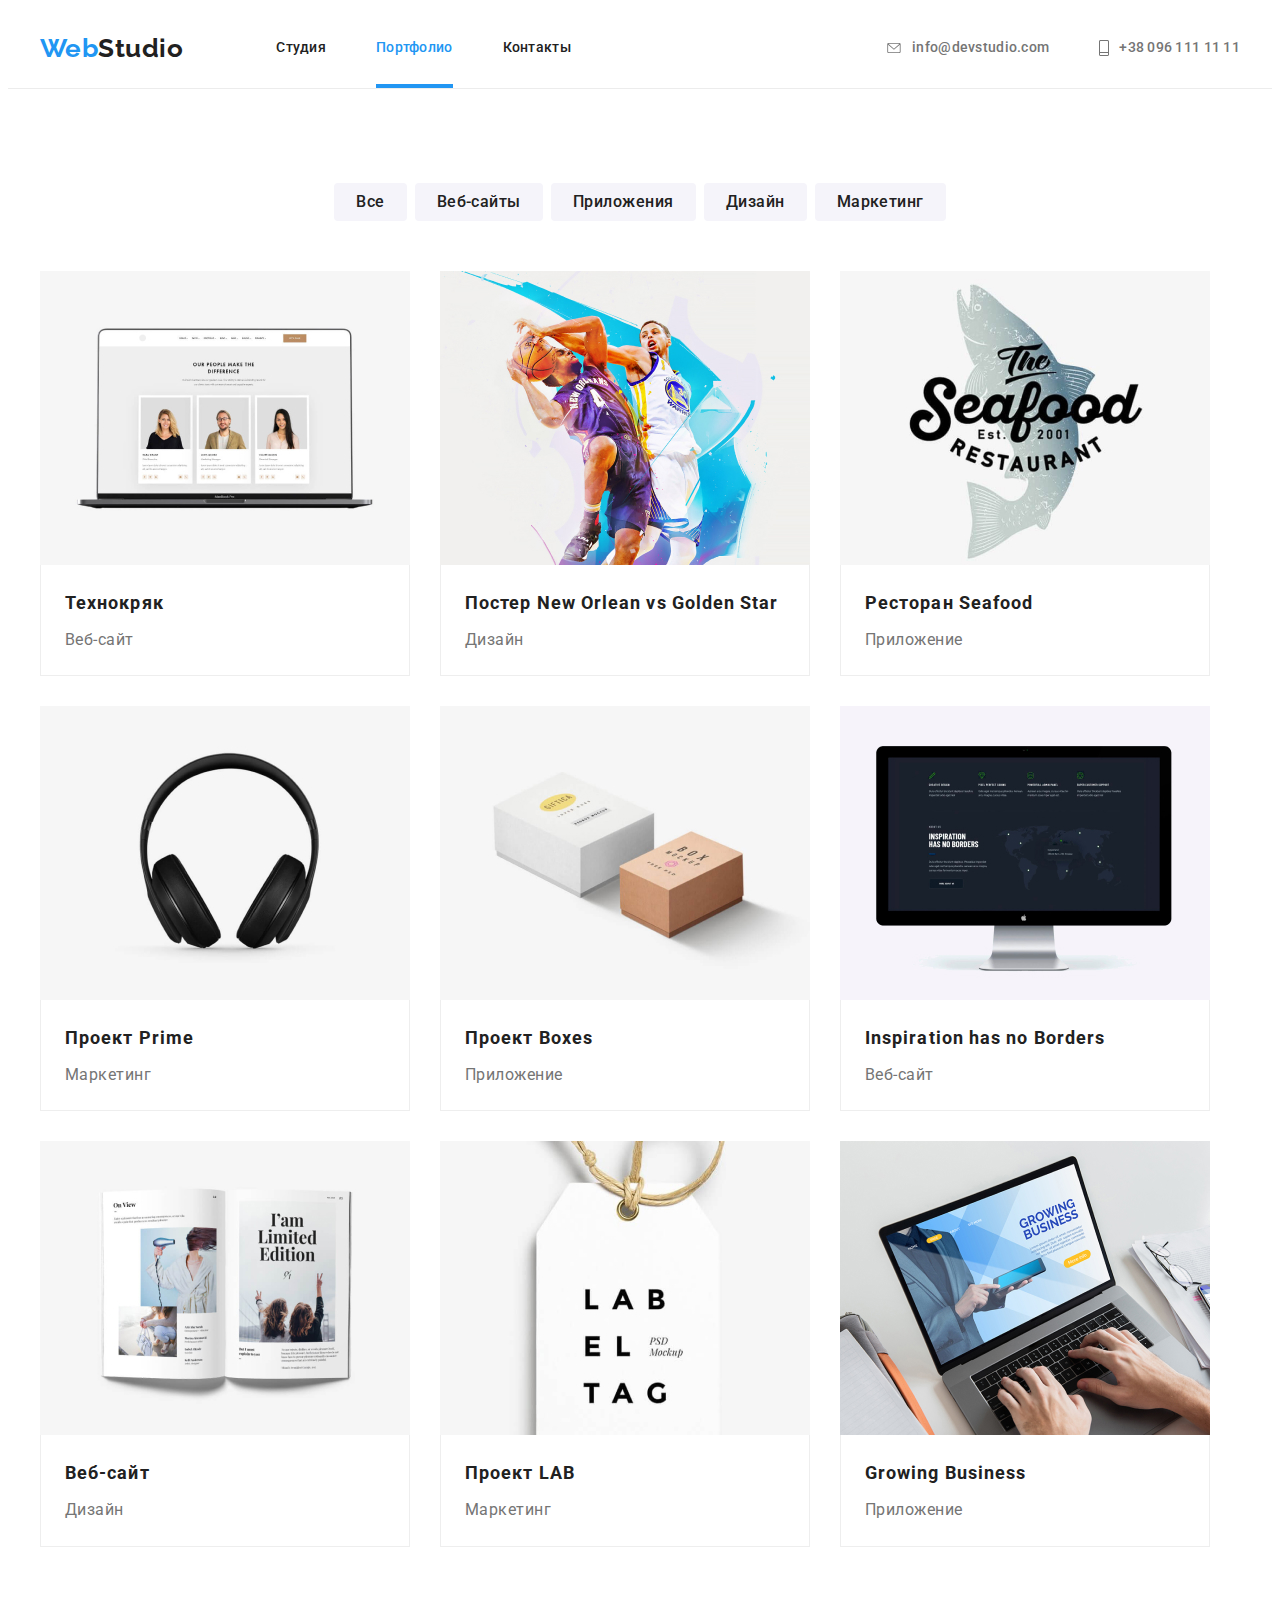
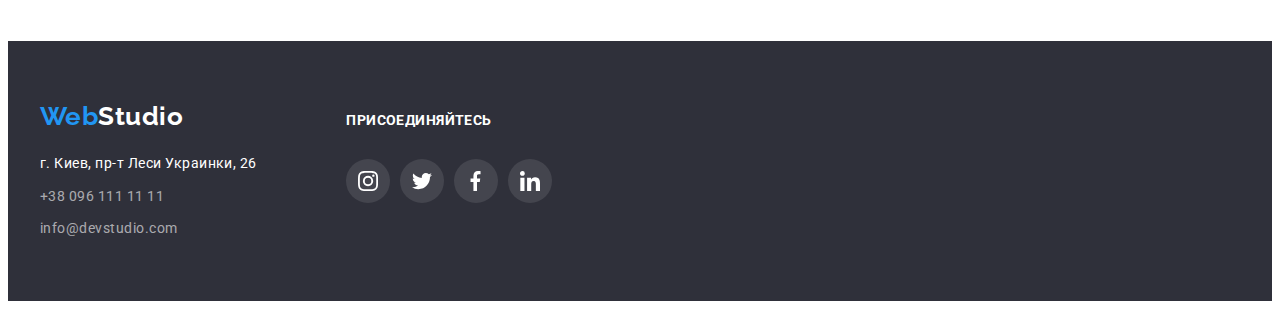
==== portfolio.html @ f3482601 "Initial commit" ====
<!DOCTYPE html>
<html lang="ru">
  <head>
    <meta charset="utf-8" />
    <title>Any Title</title>
    <link
      rel="stylesheet"
      href="https://cdnjs.cloudflare.com/ajax/libs/modern-normalize/1.1.0/modern-normalize.min.css"
      integrity="sha512-wpPYUAdjBVSE4KJnH1VR1HeZfpl1ub8YT/NKx4PuQ5NmX2tKuGu6U/JRp5y+Y8XG2tV+wKQpNHVUX03MfMFn9Q=="
      crossorigin="anonymous"
      referrerpolicy="no-referrer"
    />
    <link rel="stylesheet" href="./styles.css" />
    <link
      href="https://fonts.googleapis.com/css2?family=Raleway:wght@700&family=Roboto:wght@400;500;700;900&display=swap"
      rel="stylesheet"
    />
  </head>
  <body>
    <header class="" >
      <!--Begin header-->
      <div class="header container">
        <nav>
          <a href="./index.html" aria-label="Логотип WebStudio" class="logo-web"
            ><span class="web">Web</span>Studio</a
          >
          <ul class="nav-list">
            <!--Begin nav-list-->
            <li><a href="./index.html" class="nav-item ">Студия</a></li>
            <li><a href="./portfolio.html" class='nav-item active'>Портфолио</a></li>
            <li><a href="" class='nav-item'>Контакты</a></li>
            <!--End nav-list-->
          </ul>
        </nav>
        <ul class="kontakt-list">
          <li >
           <a  href="mailto:info@devstudio.com" > 
             <svg class="mail" width="16"  height='10'  >
              <use href="./images/svg/symbol-defs.svg#icon-mail"></use>
              </svg>
            info@devstudio.com</a>
          </li>
          <li >
            <a href="tel:+380961111111" >
              <svg class="tel" width="10"  height='16'  >
                <use  href="./images/svg/symbol-defs.svg#icon-tel"></use>
              </svg>
            +38 096 111 11 11
            </a>
        </li>
        </ul>
      </div>
      <!--End header-->
    </header>
    <main>
      <section class="section">
        <!--Begin container-->
        <div class="container portfolio">
          <h2 class="visually-hidden">Portfolio</h2>
          <ul class="portfolio-button">
            <li><button type="button">Все</button></li>
            <li><button type="button">Веб-сайты</button></li>
            <li><button type="button">Приложения</button></li>
            <li><button type="button">Дизайн</button></li>
            <li><button type="button">Маркетинг</button></li>
          </ul>
          <ul class="portfolio-img">
            <li class="">
              <a href="./" class="portfolio-link">
                <!--Begin overley-box-->
                <!--Begin -->
                <div class="overlay-box">
                      <img
                  width="370"
                  alt="Технокряк"
                  src="./images/portfolio_page_img/img.jpg"/>
                  <!--Begin overlay-->
                  <div class="overlay">
                      <p class="overlay-text">
                        Ресурс предлагает комплексные предложения с разным уровнем функционала и сервисов. Все это позволит посетителю получить исчерпывающие сведения о компании или частном лице.
                      </p>
                  <!--End overlay-->
              
                </div>
                </div>
                <!--End -->
                  
                <!--End overley-box-->
                
                <!--Begin portfolio-text-->
                <div class="portfolio-text">
                  <h3>Технокряк</h3>
                  <p>Веб-сайт</p>
                </div>
                <!--End portfolio-text-->
              </a>
            </li>
            <li>
             <a href="./" class="portfolio-link">
                <div class="overlay-box">
                     <img
                  width="370"
                  alt="Постер"
                  src="./images/portfolio_page_img/img(1).jpg"
                />
                  <!--Begin overlay-->
                  <div class="overlay">
                      <p class="overlay-text">
                        Ресурс предлагает комплексные предложения с разным уровнем функционала и сервисов. Все это позволит посетителю получить исчерпывающие сведения о компании или частном лице.
                      </p>
                  <!--End overlay-->
              
                </div>
                </div>
                <!--Begin portfolio-text-->
                <div class="portfolio-text">
                  <h3>Постер New Orlean vs Golden Star</h3>
                  <p>Дизайн</p>
                </div>
                <!--End portfolio-text-->
              </a>
            </li>
            <li>
             <a href="" class="portfolio-link">
                
                <div class="overlay-box">
                      <img
                  width="370"
                  alt="Ресторан Seafood"
                  src="./images/portfolio_page_img/img(2).jpg"
                />
                  <!--Begin overlay-->
                  <div class="overlay">
                      <p class="overlay-text">
                        Ресурс предлагает комплексные предложения с разным уровнем функционала и сервисов. Все это позволит посетителю получить исчерпывающие сведения о компании или частном лице.
                      </p>
                  <!--End overlay-->
              
                </div>
                </div>
                <!--Begin portfolio-text-->
                <div class="portfolio-text">
                  <h3>Ресторан Seafood</h3>
                  <p>Приложение</p>
                </div>
                <!--End portfolio-text-->
              </a>
            </li>
            <li>
             <a href="" class="portfolio-link">
               
              
                <div class="overlay-box">
                      <img
                  width="370"
                  alt="Проект Prime"
                  src="./images/portfolio_page_img/img(3).jpg"
                />
                  <!--Begin overlay-->
                  <div class="overlay">
                      <p class="overlay-text">
                        Ресурс предлагает комплексные предложения с разным уровнем функционала и сервисов. Все это позволит посетителю получить исчерпывающие сведения о компании или частном лице.
                      </p>
                  <!--End overlay-->
              
                </div>
                </div>
                <!--Begin portfolio-text-->
                <div class="portfolio-text">
                  <h3>Проект Prime</h3>
                  <p>Маркетинг</p>
                </div>
                <!--End portfolio-text-->
              </a>
            </li>
            <li>
             <a href="" class="portfolio-link">
                
                  <div class="overlay-box">
                      <img
                  width="370"
                  alt="Проект Boxes"
                  src="./images/portfolio_page_img/img(4).jpg"
                />
                  <!--Begin overlay-->
                  <div class="overlay">
                      <p class="overlay-text">
                        Ресурс предлагает комплексные предложения с разным уровнем функционала и сервисов. Все это позволит посетителю получить исчерпывающие сведения о компании или частном лице.
                      </p>
                  <!--End overlay-->
              
                </div>
                </div>
                <!--Begin portfolio-text-->
                <div class="portfolio-text">
                  <h3>Проект Boxes</h3>
                  <p>Приложение</p>
                </div>
                <!--End portfolio-text-->
              </a>
            </li>
            <li>
             <a href="" class="portfolio-link">
                
                 <div class="overlay-box">
                      <img
                  width="370"
                  alt="Inspiration has no Borders"
                  src="./images/portfolio_page_img/img(5).jpg"
                />
                  <!--Begin overlay-->
                  <div class="overlay">
                      <p class="overlay-text">
                        Ресурс предлагает комплексные предложения с разным уровнем функционала и сервисов. Все это позволит посетителю получить исчерпывающие сведения о компании или частном лице.
                      </p>
                  <!--End overlay-->
              
                </div>
                </div>
                <!--Begin portfolio-text-->
                <div class="portfolio-text">
                  <h3>Inspiration has no Borders</h3>
                  <p>Веб-сайт</p>
                </div>
                <!--End portfolio-text-->
              </a>
            </li>
            <li>
             <a href="" class="portfolio-link">
                
                 <div class="overlay-box">
                      <img
                  width="370"
                  alt="Веб-сайт"
                  src="./images/portfolio_page_img/img(6).jpg"
                />
                  <!--Begin overlay-->
                  <div class="overlay">
                      <p class="overlay-text">
                        Ресурс предлагает комплексные предложения с разным уровнем функционала и сервисов. Все это позволит посетителю получить исчерпывающие сведения о компании или частном лице.
                      </p>
                  <!--End overlay-->
              
                </div>
                </div>
                <!--Begin portfolio-text-->
                <div class="portfolio-text">
                  <h3>Веб-сайт</h3>
                  <p>Дизайн</p>
                </div>
                <!--End portfolio-text-->
              </a>
            </li>
            <li>
             <a href="" class="portfolio-link">
                
                  <div class="overlay-box">
                      <img
                  width="370"
                  alt="Проект LAB"
                  src="./images/portfolio_page_img/img(7).jpg"
                />
                  <!--Begin overlay-->
                  <div class="overlay">
                      <p class="overlay-text">
                        Ресурс предлагает комплексные предложения с разным уровнем функционала и сервисов. Все это позволит посетителю получить исчерпывающие сведения о компании или частном лице.
                      </p>
                  <!--End overlay-->
              
                </div>
                </div>
                <!--Begin portfolio-text-->
                <div class="portfolio-text">
                  <h3>Проект LAB</h3>
                  <p>Маркетинг</p>
                </div>
                <!--End portfolio-text-->
              </a>
            </li>
            <li>
             <a href="" class="portfolio-link">
                
                 <div class="overlay-box">
                    <img
                  width="370"
                  alt="Growing Business"
                  src="./images/portfolio_page_img/img(8).jpg"
                />
                  <!--Begin overlay-->
                  <div class="overlay">
                      <p class="overlay-text">
                        Ресурс предлагает комплексные предложения с разным уровнем функционала и сервисов. Все это позволит посетителю получить исчерпывающие сведения о компании или частном лице.
                      </p>
                  <!--End overlay-->
              
                </div>
                </div>
                <!--Begin portfolio-text-->
                <div class="portfolio-text">
                  <h3>Growing Business</h3>
                  <p>Приложение</p>
                </div>
                <!--End portfolio-text-->
              </a>
            </li>
          </ul>
        </div>
        <!--End container-->
      </section>
    </main>
    <footer>
      <!--Begin -->
      <div class="footer container footer-block">
        <!--Begin footer-text-->
        <div class="footer-text">
          <a class="footer-logo logo-web" href=""
            ><span class="web">Web</span>Studio</a
          >
          <address>
            <p>г. Киев, пр-т Леси Украинки, 26</p>
            <!--Begin footer-info-->
            <ul class="footer-info">
              <li><a href="tel:+380961111111">+38 096 111 11 11</a></li>
              <li><a href="mailto:info@devstudio.com">info@devstudio.com</a></li>
            <!--End footer-info-->
          </address>
        </div>
        <div class="footer-links">
          <h3>присоединяйтесь</h3>
          <ul class="links">
                <li>
                  <a href=''>
                  <svg class="team-icon">
                    <use href='./images/svg/symbol-defs.svg#icon-inst'></use>
                  </svg>
                </a>
              </li>
                <li>
                  <a href=''>
                  <svg class="team-icon">
                    <use href='./images/svg/symbol-defs.svg#icon-twitter'></use>
                  </svg>
                </a>
              </li>
                <li>
                  <a href=''>
                  <svg class="team-icon">
                    <use href='./images/svg/symbol-defs.svg#icon-face'></use>
                  </svg>
                </a>
              </li>
                <li>
                  <a href=''>
                  <svg class="team-icon">
                    <use href='./images/svg/symbol-defs.svg#icon-link'></use>
                  </svg>
                </a>
              </li>
              </ul>
        </div>
        <!--End footer-text-->
      </div>
      <!--End -->
    </footer>
  </body>
</html>
---- styles.css ----
:root {
  --text-color: #212121;
  --blue: #2196f3;
  --background-blue: rgba(33, 150, 243, 0.9);
  --white: #ffffff;
  /* --lite-grey: #e5e5e5; */
  --dark-grey: #2f303a;
  --texr-p: #757575;
  --footer-text: rgba(255, 255, 255, 0.6);
  --portfolio-pages: #eeeeee;
  --portfolio-button: #f5f4fa;
  --clients-icon: #afb1b8;
  --time-cubic: cubic-bezier(0.4, 0, 0.2, 1);
  --time: 250ms;
}
body {
  font-family: "Raleway", sans-serif;
  font-family: "Roboto", sans-serif;
  color: var(--text-color);
  background-color: var(--white);
  letter-spacing: 0.03em;
}
.container {
  margin-left: auto;
  margin-right: auto;
  width: 1200px;
  padding-left: 15px;
  padding-right: 15px;
  /* outline: 1px solid tomato; */
}
.section {
  padding-top: 94px;
  /* outline: 1px solid green; */
}
.section:last-child {
  padding-bottom: 94px;
}
svg {
  fill: currentColor;
}
img {
  display: block;
}
h1 {
  padding: 0;
  margin: 0;
  font-weight: 900;
  color: var(--white);
  text-align: center;
  letter-spacing: 0.06em;
  text-transform: uppercase;
  font-size: 44px;
  line-height: 1.36;
}
h2 {
  padding: 0;
  margin: 0;
  margin-bottom: 50px;
  font-weight: 700;
  font-size: 36px;
  line-height: 1.17;
  text-align: center;
  color: var(--text-color);
}
h3 {
  padding: 0;
  margin: 0;
}
p,
ul {
  list-style: none;
  padding: 0;
  margin: 0;
}
button {
  cursor: pointer;
  border: none;
}
.visually-hidden {
  position: absolute;
  width: 1px;
  height: 1px;
  margin: -1px;
  border: 0;
  padding: 0;
  white-space: nowrap;
  clip-path: inset(100%);
  clip: rect(0 0 0 0);
  overflow: hidden;
}
.active {
  color: var(--blue);
}
.active.nav-item::after {
  width: 100%;
}
.is-hidden {
  visibility: hidden;
  opacity: 0;
  pointer-events: none;
}
/* main page */
/* .header  */
header {
  border-bottom: 1px solid #ececec;
}
.header {
  display: flex;
  align-items: center;
  justify-content: space-between;
}
nav {
  display: flex;
  text-decoration: none;
}
nav a {
  display: flex;
  align-items: center;
  font-size: 26px;
  color: var(--text-color);
  text-decoration: none;
}
.web {
  font-size: 26px;
  color: var(--blue);
}

.nav-list {
  display: flex;
  list-style: none;
  align-items: center;
}
.nav-list li {
  margin-right: 50px;
}
.nav-list li:last-child {
  margin-right: 0px;
}
.nav-item {
  position: relative;
  font-size: 14px;
  font-weight: 500;
  line-height: 1.14;
  letter-spacing: 0.02em;
  padding: 32px 0;
  display: block;
  transition: color var(--time) var(--time-cubic);
}
.nav-item::after {
  display: block;
  position: absolute;
  left: 0;
  bottom: 0;
  width: 0%;
  height: 4px;
  background-color: var(--blue);
  content: "";
  transition: width var(--time) var(--time-cubic);
}

/* .nav-item:hover::after {
  width: 100%;
} */
.nav-item:hover,
.nav-item:focus {
  fill: var(--blue);
  color: var(--blue);
}

.kontakt-list a:hover,
.kontakt-list a:focus {
  color: var(--blue);
}
.kontakt-list svg:hover,
.kontakt-list svg:focus {
  fill: var(--blue);
}

.kontakt-list {
  display: flex;
  list-style: none;
  text-decoration: none;
}
.kontakt-list li {
  margin-right: 50px;
}
.kontakt-list li:last-child {
  margin-right: 0px;
}
.kontakt-list a {
  display: flex;
  align-items: center;
  color: var(--texr-p);
  text-decoration: none;
  font-weight: 500;
  font-size: 14px;
  line-height: 1.14;
  letter-spacing: 0.02em;
  padding: 32px 0;
  transition: color var(--time) var(--time-cubic);
}
.kontakt-list svg {
  margin-right: 10px;
}
.logo-web {
  font-family: "Raleway", sans-serif;
  font-weight: 700;
  margin-right: 93px;
}
/* end .header  */
/* main */
/* section hero */
.hero {
  max-width: 1600px;
  flex-direction: column;
  align-items: center;

  color: var(--white);
  padding-top: 200px;
  padding-bottom: 200px;
  background-image: linear-gradient(
      to right,
      rgba(47, 48, 58, 0.4),
      rgba(47, 48, 58, 0.4)
    ),
    url("./images/main_page/hero.jpg");
  background-position: center;

  margin: 0 auto;
}

.hero-content {
  text-align: center;
}
.hero h1 {
  max-width: 696px;
  margin: 0 auto 30px auto;
}
.hero-btn {
  border: none;
  padding: 10px 32px;
  justify-content: center;
  font-family: "Roboto";
  background-color: var(--blue);
  font-weight: 700;
  font-size: 16px;
  line-height: 1.88;
  text-align: center;
  letter-spacing: 0.06em;
  color: var(--white);
  transition: background-color var(--time) var(--time-cubic);
}
.hero-btn:hover {
  background-color: #188ce8;
}
/* modal */
.backdrop {
  position: fixed;
  top: 0;
  left: 0;
  width: 100%;
  height: 100%;
  background-color: rgba(0, 0, 0, 0.2);
  z-index: 100;
  transition: visibility var(--time) var(--time-cubic),
    opacity var(--time) var(--time-cubic);
}

.modal-wrapper {
  position: absolute;
  top: 50%;
  left: 50%;
  transform: translate(-50%, -50%);
  width: 528px;
  height: 581px;
  background-color: var(--white);
  border-radius: 4px;
  box-shadow: 0px 1px 3px rgba(0, 0, 0, 0.12), 0px 1px 1px rgba(0, 0, 0, 0.14),
    0px 2px 1px rgba(0, 0, 0, 0.2);
  animation-name: visible-modal;
  animation-duration: 1000ms;
  animation-timing-function: linear;
}
@keyframes visible-modal {
  0% {
    opacity: 0;
    transform: scale(0.2);
  }

  50% {
    opacity: 0.5;
    transform: scale(0.5), translate(-50%, -50%);
  }
  100% {
    opacity: 1;
    transform: scale(1), translate(-50%, -50%);
  }
}

.modal-btn {
  margin: 10px;
  border-radius: 50%;
  padding: 15px 20px;
  border: none;
  justify-content: center;
  background-color: var(--blue);
  font-weight: 700;
  font-size: 16px;
  text-align: center;
  color: var(--white);
  transition: border var(--time) var(--time-cubic),
    background-color var(--time) var(--time-cubic),
    color var(--time) var(--time-cubic), transform var(--time) var(--time-cubic);
}
.modal-btn:hover {
  border: 2px solid var(--blue);
  background-color: white;
  color: var(--blue);
  transform: rotate(360deg);
}

/* end modal */

/* end section hero */
/* section quality */
.quality {
  font-size: 14px;
  background-color: var(--white);
}
.quality ul {
  display: flex;
}
.quality li {
  /* outline: 1px solid tomato; */
  list-style: none;
  width: 270px;
  margin-right: 30px;
}
.quality li:last-child {
  margin-right: 0px;
}
.quality li > h3 {
  margin-bottom: 10px;
  color: var(--text-color);
  font-weight: 700;
  text-transform: uppercase;
  line-height: 1.14;
  font-size: 14px;
}
.quality li > p {
  color: var(--texr-p);
  line-height: 1.7;
}
.quality-block {
  display: flex;
  align-items: center;
  justify-content: center;
  background-color: var(--portfolio-button);
  margin-bottom: 30px;
  width: 270px;
  height: 120px;
}
.quality-icon {
  width: 70px;
  height: 70px;
}

/* end section quality */
/* section work */
.work {
  background-color: var(--white);
  padding-bottom: 94px;
}
.work ul {
  display: flex;
}
.work-link {
  position: relative;
  list-style: none;
  margin-right: 30px;
}
.work-link:last-child {
  margin-right: 0;
}
.work-link p {
  position: absolute;
  display: flex;
  align-items: center;
  justify-content: center;
  color: white;
  content: "";
  position: absolute;
  left: 0;
  bottom: 0;
  width: 100%;
  height: 70px;
  background-color: rgba(47, 48, 58, 0.8);
  font-weight: bold;
  font-size: 14px;
  line-height: 1.14;
  letter-spacing: 0.03em;
  text-transform: uppercase;
}
/* .work-link::after {
  display: flex;
  align-items: center;
  justify-content: center;
  color: white;
  content: "";
  position: absolute;
  left: 0;
  bottom: 0;
  width: 100%;
  height: 70px;
  background-color: rgba(47, 48, 58, 0.8);
  font-weight: bold;
  font-size: 14px;
  line-height: 1.14;
  letter-spacing: 0.03em;
  text-transform: uppercase;
} */
/* .work-first.work-link::after {
  content: "Десктопные приложения";
}
.work-second.work-link::after {
  content: "Мобильные приложения";
}
.work-third.work-link::after {
  content: "Дизайнерские решения";
} */

/* end section work */
/* section team */
.team {
  background-color: #f5f4fa;
  padding-bottom: 94px;
}
.team ul {
  display: flex;
}

.team-block {
  background-color: var(--white);
  box-shadow: 0px 1px 3px rgba(0, 0, 0, 0.12), 0px 1px 1px rgba(0, 0, 0, 0.14),
    0px 2px 1px rgba(0, 0, 0, 0.2);
  /* border-radius: 0px 0px 4px 4px; */
  list-style: none;
  margin-right: 30px;
}
.team-block:last-child {
  margin-right: 0;
}
.team-text {
  padding: 30px 0;
  text-align: center;
}
.team-text h3 {
  font-weight: 500;
  font-size: 16px;
  line-height: 1.19;
  text-align: center;
  color: var(--text-color);
  margin-bottom: 10px;
}
.team-text p {
  font-size: 16px;
  line-height: 1.19;
  text-align: center;
  color: var(--texr-p);
}
.team-link {
  display: flex;
  align-items: center;
  justify-content: center;
  margin-top: 16px;
}
.team-link li {
  margin-right: 10px;
}
.team-link li:last-child {
  margin-right: 0;
}
.team-link a {
  display: flex;
  width: 44px;
  height: 44px;
  align-items: center;
  justify-content: center;
  border-radius: 50%;
  transition: background-color var(--time) var(--time-cubic);
}
.team .team-icon {
  transition: fill var(--time) var(--time-cubic);
}
.team-link svg {
  width: 20px;
  height: 20px;
  fill: var(--clients-icon);
}
.team-link a:hover,
.team-link a:focus {
  background-color: var(--blue);
}
.team-link a:hover .team-icon,
.team-link a:focus .team-icon {
  fill: var(--white);
}
/* end section team */
/* clients*/
.clients-list {
  display: flex;
}
.clients-list li {
  display: flex;
  align-items: center;
  justify-content: center;
  margin-right: 30px;
}
.clients-list li:last-child {
  margin-right: 0px;
}
.clients-icon {
  transition: fill var(--time) var(--time-cubic);
}
.clients-list a {
  display: flex;
  align-items: center;
  justify-content: center;
  width: 170px;
  height: 92px;
  border: 1px solid #afb1b8;
  border-radius: 4px;
  transition: border var(--time) var(--time-cubic);
}
.clients-list svg {
  height: 60px;
  width: 106px;
  fill: var(--clients-icon);
}
.clients-list a:hover,
.clients-list a:focus {
  border: 1px solid var(--blue);
}
.clients-list a:hover .clients-icon,
.clients-list a:focus .clients-icon {
  fill: var(--blue);
}

/* end clients */

/* end main */
/* footer */
footer {
  padding: 60px 0;
  background-color: var(--dark-grey);
}
.footer-block {
  display: flex;
  align-items: baseline;
}
.footer-links {
  margin-left: 70px;
}
.footer-links h3 {
  text-transform: uppercase;
  color: var(--white);
  font-size: 14px;
  line-height: 1.14;
  letter-spacing: 0.03em;
  font-weight: bold;
  margin-bottom: 30px;
}
.links {
  display: flex;
  align-items: center;
  justify-content: center;
}
.links li {
  margin-right: 10px;
}
.links li:last-child {
  margin-right: 0;
}
.links a {
  display: flex;
  width: 44px;
  height: 44px;
  align-items: center;
  justify-content: center;
  background-color: rgba(255, 255, 255, 0.1);
  border-radius: 50%;
  transition: background-color var(--time) var(--time-cubic);
}
.links svg {
  background-color: transparent;
  width: 20px;
  height: 20px;
  fill: var(--white);
}
.links a:hover,
.links a:focus {
  border-radius: 50%;
  background-color: var(--blue);
}

.footer-logo {
  color: var(--white);
}
footer a {
  color: var(--text-color);
  font-size: 26px;
  line-height: 1.19;
  text-decoration: none;
}
address {
  margin-top: 20px;
  font-style: normal;
}
address a:hover {
  color: var(--white);
}
address a {
  transition: color var(--time) var(--time-cubic);
}

address p {
  color: var(--white);
  font-size: 14px;
  line-height: 1.7;
  margin-bottom: 9px;
}

address a:last-child {
  margin-bottom: 0px;
}

.footer-info a {
  display: flex;
  color: var(--footer-text);
  font-size: 14px;
  line-height: 1.7;
  margin-bottom: 9px;
}
.footer-info li {
  margin-bottom: 9px;
}
.footer-info li:last-child {
  margin-bottom: 0px;
}
/* end footer */
/* end main page */
/* portfolio page  */
/* section portfolio */
.portfolio {
  font-family: "Roboto";
}
.portfolio li {
  list-style: none;
}
.portfolio-button {
  display: flex;
  justify-content: center;
  margin-bottom: 50px;
}
.portfolio-button li {
  margin-right: 8px;
}
.portfolio-button button {
  padding: 6px 22px;
}
.portfolio-button li:last-child {
  margin-right: 0px;
}
.portfolio button {
  background-color: var(--portfolio-button);
  font-family: "Roboto";
  border-radius: 4px;
  color: var(--text-color);
  font-weight: 500;
  font-size: 16px;
  line-height: 1.6;
  text-align: center;
  letter-spacing: 0.03em;
  transition: background-color var(--time) var(--time-cubic),
    color var(--time) var(--time-cubic),
    box-shadow var(--time) var(--time-cubic);
}
.portfolio button:hover,
.portfolio button:focus {
  background-color: var(--blue);
  color: var(--white);
  box-shadow: 0px 3px 1px rgba(0, 0, 0, 0.1), 0px 1px 2px rgba(0, 0, 0, 0.08),
    0px 2px 2px rgba(0, 0, 0, 0.12);
}
.portfolio-img {
  display: flex;
  flex-wrap: wrap;
}
.portfolio-img a {
  text-decoration: none;
}
.portfolio-link {
  display: block;
  transition: box-shadow var(--time) var(--time-cubic);
}
.portfolio-link:hover,
.portfolio-link:focus {
  box-shadow: 0px 1px 1px rgba(0, 0, 0, 0.12), 0px 4px 4px rgba(0, 0, 0, 0.06),
    1px 4px 6px rgba(0, 0, 0, 0.16);
}
.portfolio-img li > img {
  width: 370px;
  height: 294px;
}
.portfolio-img li {
  /* border: 1px solid var(--portfolio-pages); */
  margin-right: 30px;
  margin-bottom: 30px;
  width: 370px;
}
.portfolio-img li:nth-child(3n + 3) {
  margin-right: 0;
}
.portfolio-img li:nth-last-child(-n + 3) {
  margin-bottom: 0;
}
.portfolio-text {
  text-decoration: none;
  padding: 20px 24px;
  border-bottom: 1px solid var(--portfolio-pages);
  border-left: 1px solid var(--portfolio-pages);
  border-right: 1px solid var(--portfolio-pages);
}
.portfolio-text h3 {
  color: var(--text-color);
  font-weight: 700;
  font-size: 18px;
  line-height: 2;
  letter-spacing: 0.06em;
  margin-bottom: 4px;
}
.portfolio-text p {
  font-size: 16px;
  line-height: 1.9;
  letter-spacing: 0.03em;
  color: var(--texr-p);
}
.overlay-box {
  width: 370px;
  height: 294px;
  position: relative;
  overflow: hidden;
}
.overlay {
  position: absolute;
  width: 100%;
  height: 100%;
  background-color: var(--background-blue);
  transform: translateY(0%);
  transition: transform 250ms cubic-bezier(0.4, 0, 0.2, 1);

  /* transform: translateY 2500ms var(--time-cubic); */
}
.overlay-text {
  font-family: "Roboto";
  font-size: 18px;
  line-height: 28px;
  color: white;
  letter-spacing: 0.03em;
  padding: 63px 24px;
}
.portfolio-link:hover .overlay {
  transform: translateY(-100%);
}

/* end section portfolio */
/* end portfolio page  */
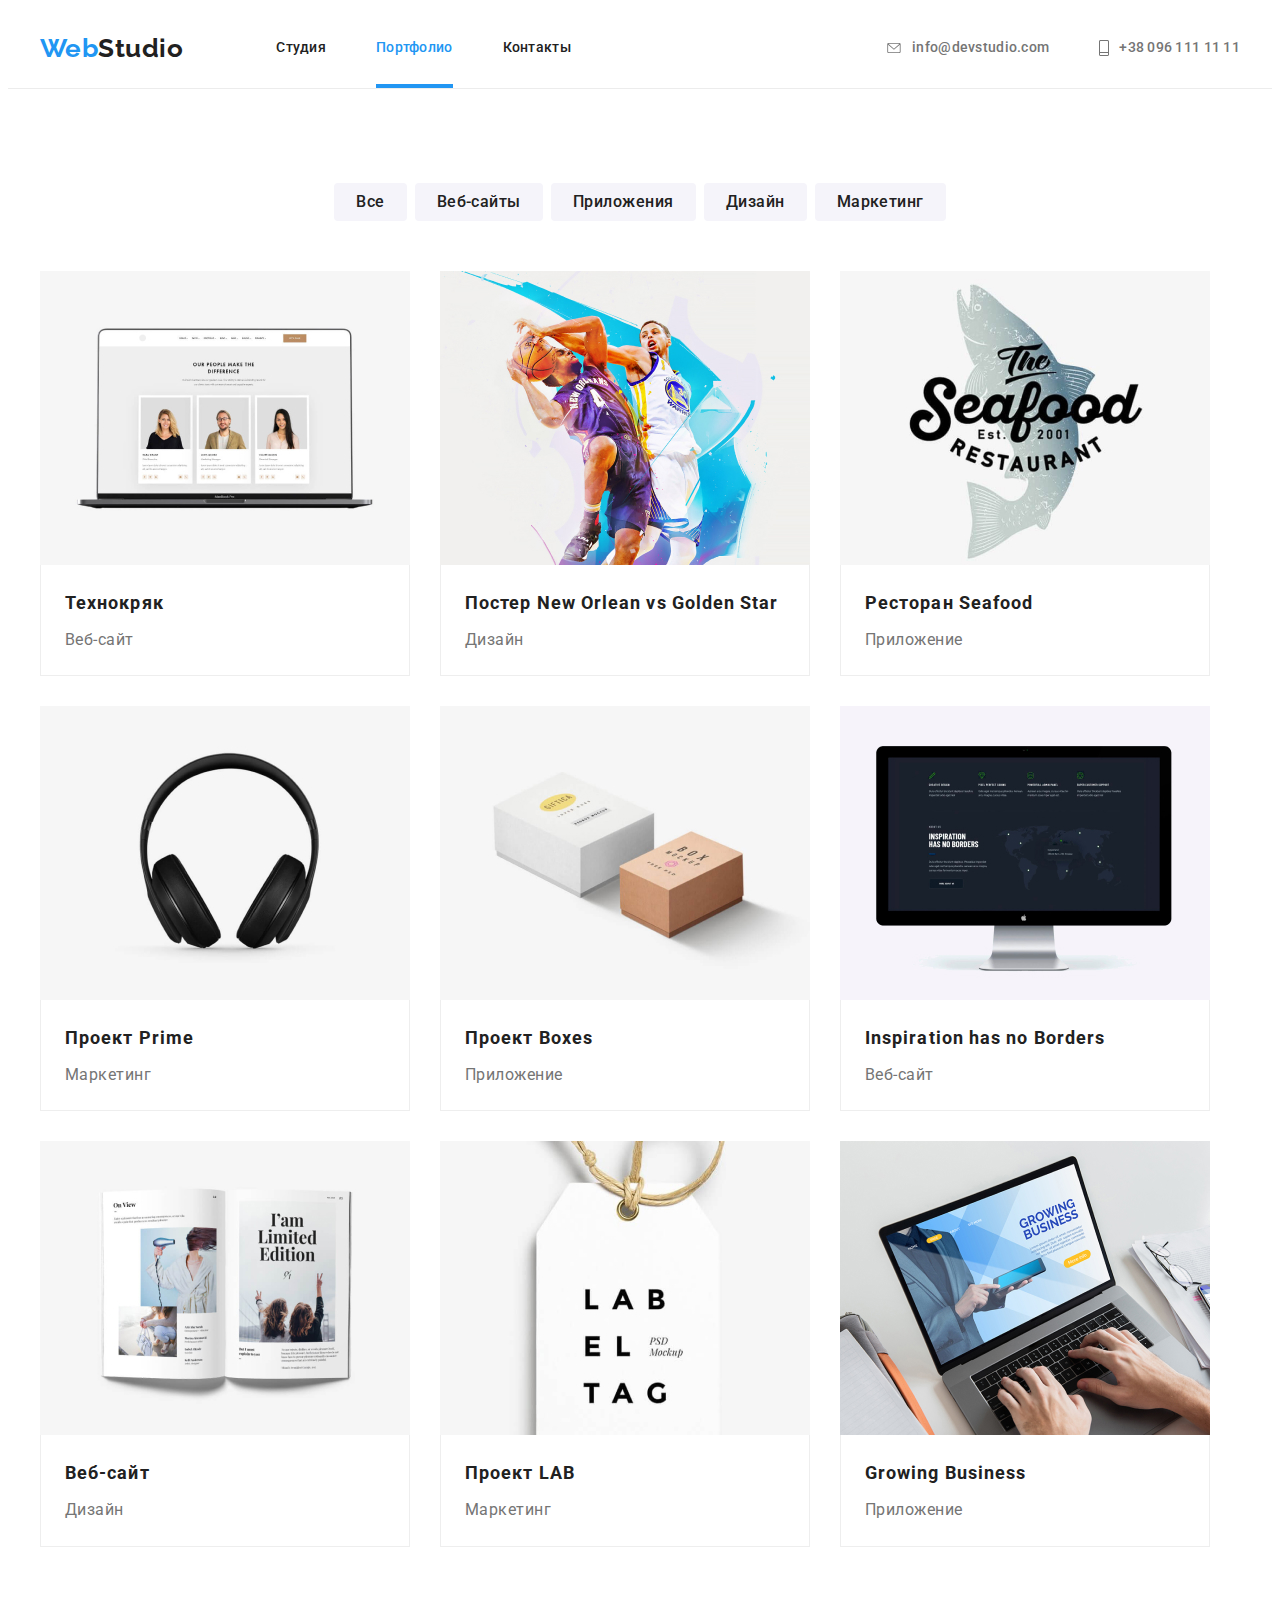
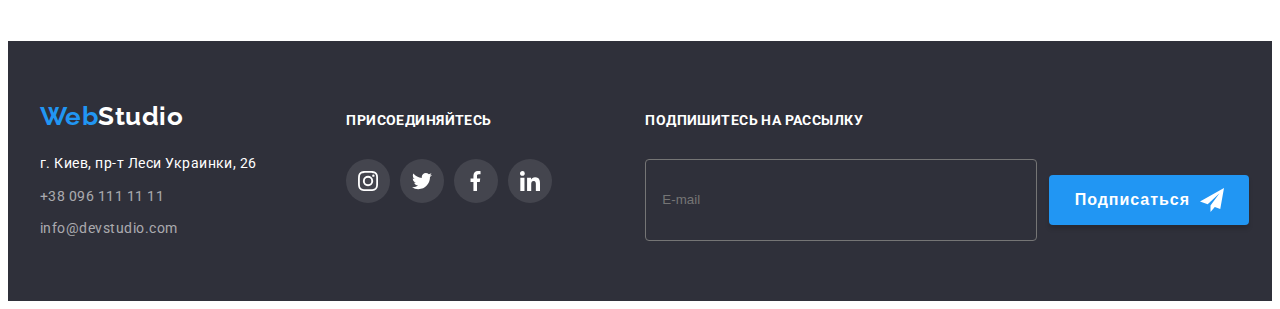
==== commit 285423cc: "finish" ====
--- a/portfolio.html
+++ b/portfolio.html
@@ -321,7 +321,7 @@
             <!--Begin footer-info-->
             <ul class="footer-info">
               <li><a href="tel:+380961111111">+38 096 111 11 11</a></li>
-              <li><a href="mailto:info@devstudio.com">info@devstudio.com</a></li>
+              <li> <a href="mailto:info@devstudio.com">info@devstudio.com</a></li>
             <!--End footer-info-->
           </address>
         </div>
@@ -359,6 +359,15 @@
               </ul>
         </div>
         <!--End footer-text-->
+        <div class="subscribe">
+          <h3>Подпишитесь на рассылку</h3>
+          <label class="subscribe-label">
+            <input class="subscribe-input" type="mail" name='email' placeholder="E-mail">
+            <button class="subscribe-btn" type="submit">Подписаться
+              <svg class="subscribe-icon"><use href='./images/modal_svg/symbol-defs_min.svg#icon-teleg'></use></svg>
+            </button>
+          </label>
+        </div>
       </div>
       <!--End -->
     </footer>
--- a/styles.css
+++ b/styles.css
@@ -12,6 +12,7 @@
   --clients-icon: #afb1b8;
   --time-cubic: cubic-bezier(0.4, 0, 0.2, 1);
   --time: 250ms;
+  --modal-border-color: rgba(33, 33, 33, 0.2);
 }
 body {
   font-family: "Raleway", sans-serif;
@@ -76,6 +77,7 @@
   cursor: pointer;
   border: none;
 }
+
 .visually-hidden {
   position: absolute;
   width: 1px;
@@ -273,6 +275,7 @@
   transform: translate(-50%, -50%);
   width: 528px;
   height: 581px;
+  color: var(--text-color);
   background-color: var(--white);
   border-radius: 4px;
   box-shadow: 0px 1px 3px rgba(0, 0, 0, 0.12), 0px 1px 1px rgba(0, 0, 0, 0.14),
@@ -298,12 +301,20 @@
 }
 
 .modal-btn {
-  margin: 10px;
+  display: flex;
+  align-items: center;
+  margin: 8px;
+  margin-bottom: 0px;
   border-radius: 50%;
-  padding: 15px 20px;
+  padding: 10px;
   border: none;
   justify-content: center;
   background-color: var(--blue);
+  background-image: url("./images/modal_svg/x-white.svg");
+  background-position: center;
+  width: 30px;
+  height: 30px;
+  background-repeat: no-repeat;
   font-weight: 700;
   font-size: 16px;
   text-align: center;
@@ -317,8 +328,161 @@
   background-color: white;
   color: var(--blue);
   transform: rotate(360deg);
-}
-
+  background-image: url("./images/modal_svg/x-black.svg");
+}
+.label-block {
+  margin: 40px;
+  margin-top: 2px;
+}
+.modal-title {
+  font-family: "Roboto";
+  font-weight: 700;
+  font-size: 20px;
+  line-height: 1.15;
+  text-align: center;
+  letter-spacing: 0.03em;
+  margin-bottom: 12px;
+}
+.modal-label {
+  display: flex;
+  flex-direction: column;
+}
+.form-label {
+  position: relative;
+  display: flex;
+  flex-direction: column;
+}
+.form-title {
+  font-size: 12px;
+  line-height: 1.16;
+  letter-spacing: 0.01em;
+  color: var(--texr-p);
+  transition: color var(--time) var(--time-cubic);
+}
+.modal-input {
+  margin-top: 4px;
+  height: 40px;
+  width: 100%;
+  margin-bottom: 10px;
+  padding-left: 42px;
+  border: 1px solid var(--modal-border-color);
+  outline: transparent;
+  border-radius: 4px;
+  transition: border-color var(--time) var(--time-cubic),
+    color var(--time) var(--time-cubic);
+}
+.modal-label textarea {
+  resize: none;
+  width: 100%;
+  height: 120px;
+  margin-top: 4px;
+}
+
+.modal-icon {
+  width: 18px;
+  height: 18px;
+  position: absolute;
+  left: 15px;
+  top: 42%;
+  transition: fill var(--time) var(--time-cubic);
+}
+.modal-textarea {
+  border: 1px solid var(--modal-border-color);
+  outline: transparent;
+  border-radius: 4px;
+  padding: 12px 16px;
+  transition: border-color var(--time) var(--time-cubic),
+    color var(--time) var(--time-cubic);
+}
+.modal-textarea::placeholder {
+  font-family: "Roboto";
+
+  font-size: 14px;
+  line-height: 1.14;
+  letter-spacing: 0.01em;
+
+  color: rgba(117, 117, 117, 0.5);
+}
+.form-label:focus-within .modal-icon {
+  fill: var(--blue);
+}
+.form-label:focus-within .modal-input,
+.form-label:focus-within .modal-textarea {
+  border-color: var(--blue);
+  color: var(--blue);
+}
+.form-label:focus-within .form-title {
+  color: var(--blue);
+}
+.label-checkbox {
+  display: flex;
+  align-items: center;
+  justify-content: center;
+  margin-top: 20px;
+  margin-bottom: 30px;
+  flex-direction: row;
+}
+.custom-checkbox {
+  display: flex;
+  align-items: center;
+  justify-content: center;
+  width: 16px;
+  height: 15px;
+  margin-right: 8px;
+  border-radius: 2px;
+  outline: 1px solid var(--text-color);
+  transition: border-color var(--time) var(--time-cubic),
+    outline var(--time) var(--time-cubic);
+}
+.checkbox-text {
+  font-size: 14px;
+  line-height: 1.71;
+  letter-spacing: 0.03em;
+  color: var(--texr-p);
+}
+.checkbox-link {
+  color: var(--blue);
+  text-decoration: underline;
+  cursor: pointer;
+}
+.icon-checkbox {
+  opacity: 0;
+  transition: opacity var(--time) var(--time-cubic),
+    fill var(--time) var(--time-cubic);
+}
+.form-checkbox:checked + .custom-checkbox {
+  background-color: var(--blue);
+  outline: none;
+}
+.form-checkbox:checked + .custom-checkbox .icon-checkbox {
+  opacity: 1;
+  fill: var(--white);
+}
+.form-btn {
+  background: var(--blue);
+  box-shadow: 0px 4px 4px rgba(0, 0, 0, 0.15);
+  border-radius: 4px;
+  font-weight: 700;
+  font-size: 16px;
+  line-height: 1.88;
+  display: flex;
+  align-items: center;
+  justify-content: center;
+  letter-spacing: 0.06em;
+  width: 200px;
+  height: 50px;
+  margin: 0 auto;
+  color: var(--white);
+  transition: border-color var(--time) var(--time-cubic);
+}
+.form-btn:hover,
+.form-btn:focus {
+  background-color: rgba(24, 140, 232, 1);
+}
+/* .form-label:focus-within .form-label,
+.form-label:focus .form-label {
+  color: #188ce8;
+} */
 /* end modal */
 
 /* end section hero */
@@ -561,7 +725,8 @@
 .footer-links {
   margin-left: 70px;
 }
-.footer-links h3 {
+.footer-links h3,
+.subscribe h3 {
   text-transform: uppercase;
   color: var(--white);
   font-size: 14px;
@@ -646,6 +811,48 @@
 }
 .footer-info li:last-child {
   margin-bottom: 0px;
+}
+.subscribe {
+  margin-left: 93px;
+}
+.subscribe-label {
+  display: flex;
+  align-items: center;
+  justify-content: center;
+}
+.subscribe-btn {
+  display: flex;
+  align-items: center;
+  justify-content: center;
+  width: 200px;
+  height: 50px;
+  margin-left: 12px;
+  background: #2196f3;
+  box-shadow: 0px 4px 4px rgba(0, 0, 0, 0.15);
+  border-radius: 4px;
+  font-weight: 700;
+  font-size: 16px;
+  line-height: 1.88;
+  color: var(--white);
+  letter-spacing: 0.06em;
+}
+.subscribe-icon {
+  width: 24px;
+  height: 24px;
+  margin-left: 10px;
+}
+.subscribe-input {
+  padding: 15px 16px;
+  outline: none;
+  border-radius: 4px;
+  background-color: var(--dark-grey);
+  border: 1px solid var(--texr-p);
+  height: 50px;
+  width: 358px;
+  color: var(--texr-p);
+}
+.subscribe-input:placeholder {
+  color: rgba(255, 255, 255, 0.6);
 }
 /* end footer */
 /* end main page */
